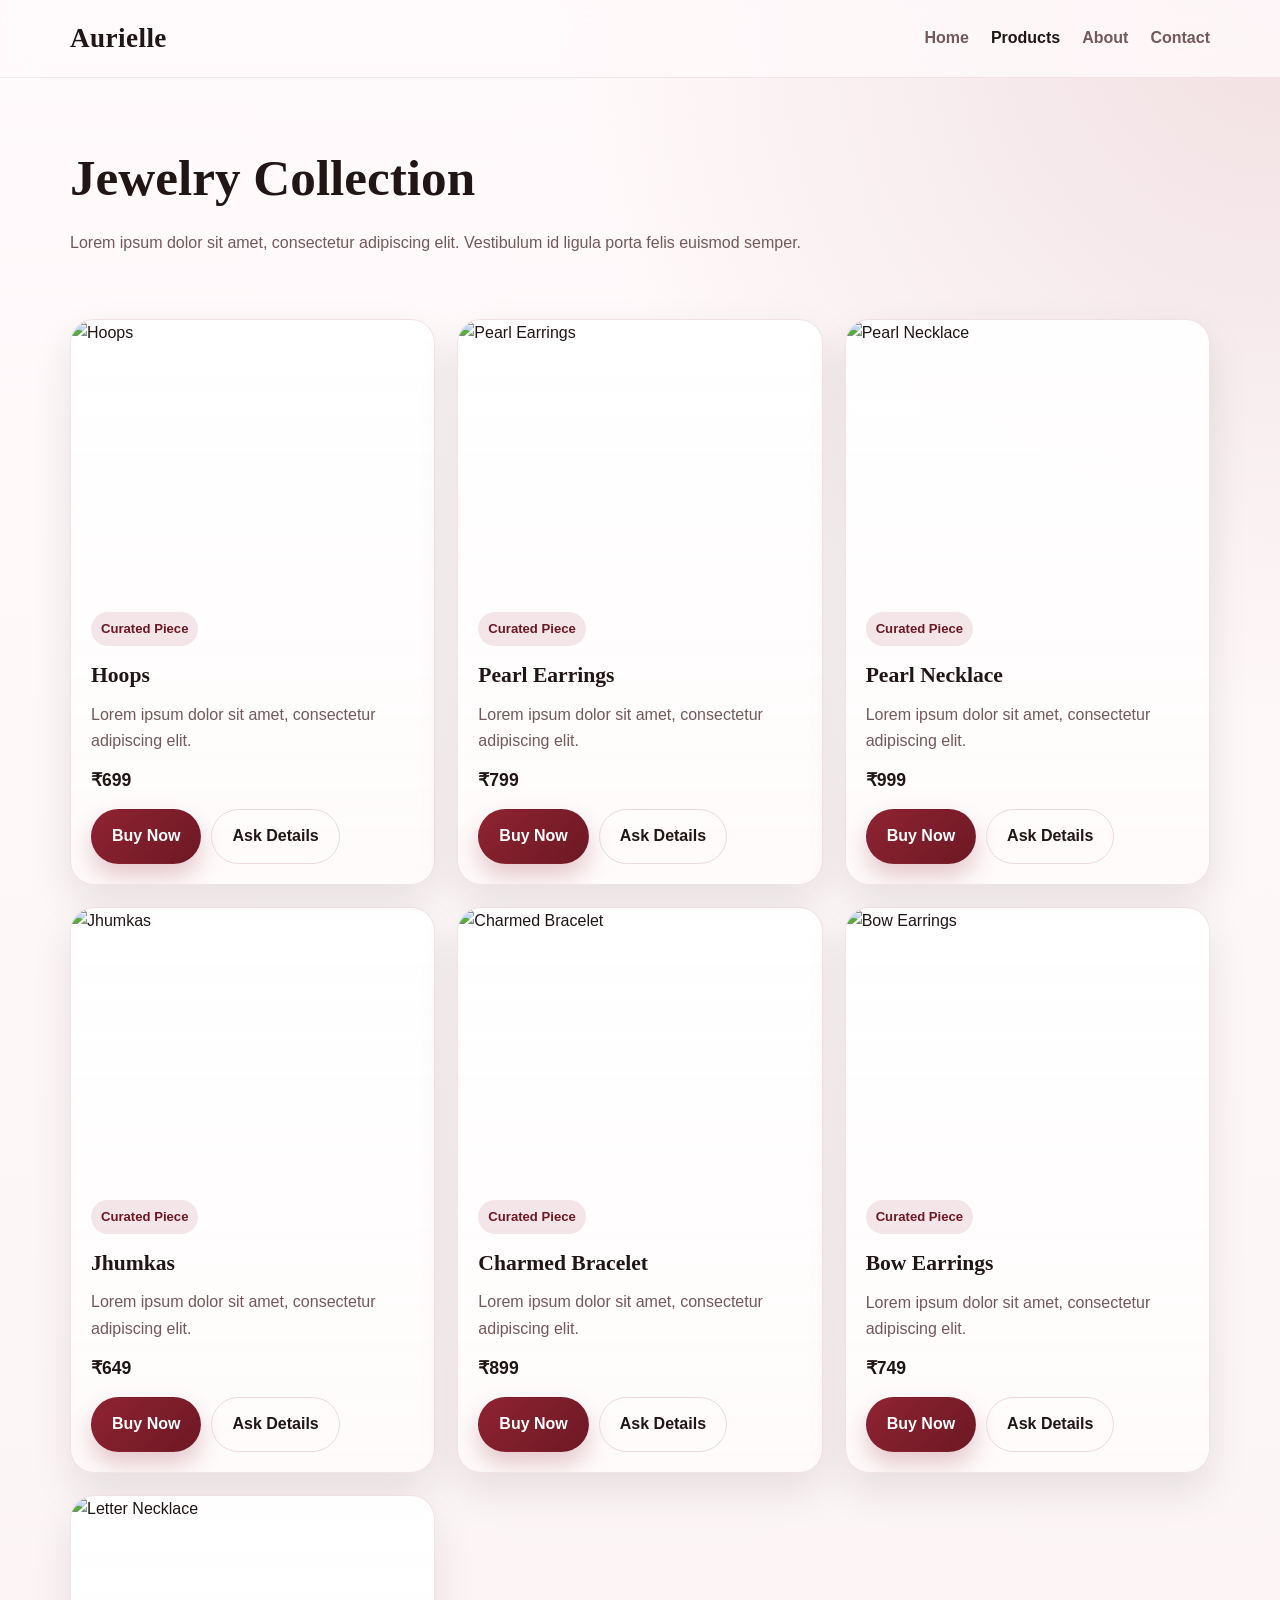
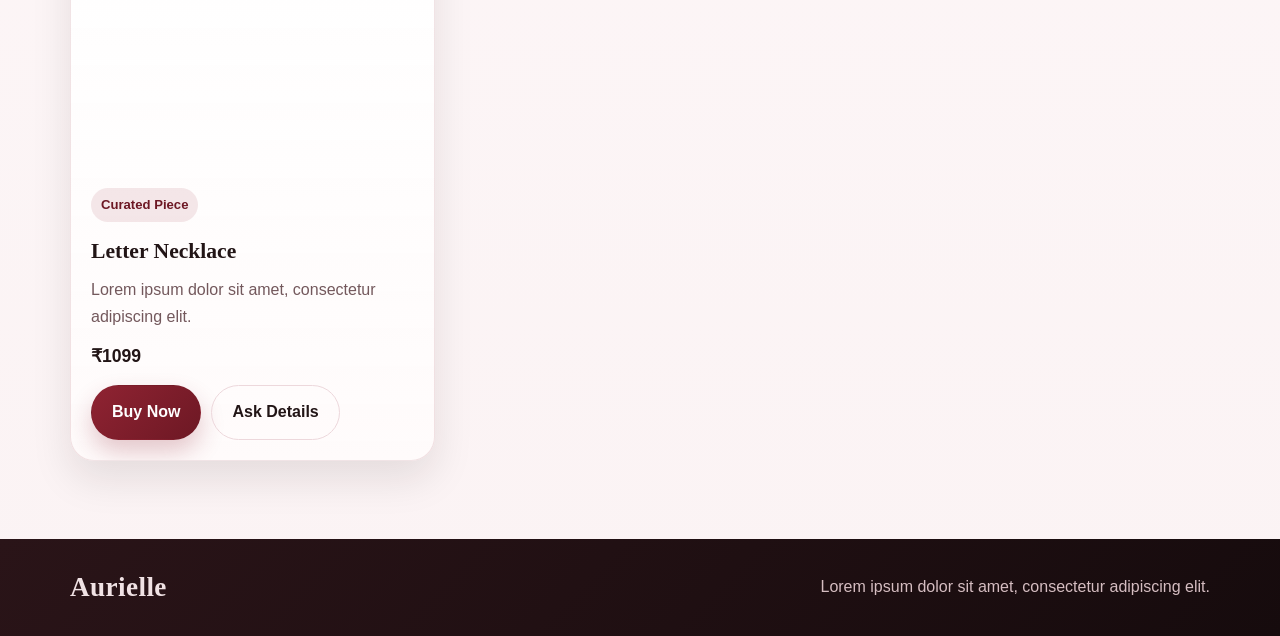
==== products.html @ a2dfa682 "Add files via upload" ====
<!DOCTYPE html>
<html lang="en">
<head>
  <meta charset="UTF-8">
  <meta name="viewport" content="width=device-width, initial-scale=1.0">
  <title>Aurielle | Jewelry Collection</title>
  <link rel="stylesheet" href="style.css">
</head>
<body>
  <header>
    <div class="container navbar">
      <a href="index.html" class="logo">Aurielle</a>
      <nav>
        <ul>
          <li><a href="index.html">Home</a></li>
          <li><a class="active" href="products.html">Products</a></li>
          <li><a href="about.html">About</a></li>
          <li><a href="contact.html">Contact</a></li>
        </ul>
      </nav>
    </div>
  </header>

  <section class="page-hero">
    <div class="container">
      <h1>Jewelry Collection</h1>
      <p>Lorem ipsum dolor sit amet, consectetur adipiscing elit. Vestibulum id ligula porta felis euismod semper.</p>
    </div>
  </section>

  <section class="section">
    <div class="container">
      <div class="grid-6">

    <article class="card">
      <img class="product-image" src="https://images.unsplash.com/photo-1611652022419-a9419f74343d?auto=format&fit=crop&w=900&q=80" alt="Hoops">
      <div class="card-body">
        <span class="chip">Curated Piece</span>
        <h3>Hoops</h3>
        <p>Lorem ipsum dolor sit amet, consectetur adipiscing elit.</p>
        <div class="price-row">
          <div class="price">₹699</div>
        </div>
        <div class="card-actions">
          <a class="btn btn-primary" href="https://wa.me/918563049049?text=Hi%2C%20I%20want%20to%20order%20Hoops%20for%20%E2%82%B9699.">Buy Now</a>
          <a class="btn btn-secondary" href="https://wa.me/918563049049?text=Hi%2C%20I%20want%20more%20details%20about%20Hoops.">Ask Details</a>
        </div>
      </div>
    </article>

    <article class="card">
      <img class="product-image" src="https://images.unsplash.com/photo-1635767798638-3e25273a8236?auto=format&fit=crop&w=900&q=80" alt="Pearl Earrings">
      <div class="card-body">
        <span class="chip">Curated Piece</span>
        <h3>Pearl Earrings</h3>
        <p>Lorem ipsum dolor sit amet, consectetur adipiscing elit.</p>
        <div class="price-row">
          <div class="price">₹799</div>
        </div>
        <div class="card-actions">
          <a class="btn btn-primary" href="https://wa.me/918563049049?text=Hi%2C%20I%20want%20to%20order%20Pearl%20Earrings%20for%20%E2%82%B9799.">Buy Now</a>
          <a class="btn btn-secondary" href="https://wa.me/918563049049?text=Hi%2C%20I%20want%20more%20details%20about%20Pearl%20Earrings.">Ask Details</a>
        </div>
      </div>
    </article>

    <article class="card">
      <img class="product-image" src="https://images.unsplash.com/photo-1617038220319-276d3cfab638?auto=format&fit=crop&w=900&q=80" alt="Pearl Necklace">
      <div class="card-body">
        <span class="chip">Curated Piece</span>
        <h3>Pearl Necklace</h3>
        <p>Lorem ipsum dolor sit amet, consectetur adipiscing elit.</p>
        <div class="price-row">
          <div class="price">₹999</div>
        </div>
        <div class="card-actions">
          <a class="btn btn-primary" href="https://wa.me/918563049049?text=Hi%2C%20I%20want%20to%20order%20Pearl%20Necklace%20for%20%E2%82%B9999.">Buy Now</a>
          <a class="btn btn-secondary" href="https://wa.me/918563049049?text=Hi%2C%20I%20want%20more%20details%20about%20Pearl%20Necklace.">Ask Details</a>
        </div>
      </div>
    </article>

    <article class="card">
      <img class="product-image" src="https://images.unsplash.com/photo-1626784215021-2e39ccf971cd?auto=format&fit=crop&w=900&q=80" alt="Jhumkas">
      <div class="card-body">
        <span class="chip">Curated Piece</span>
        <h3>Jhumkas</h3>
        <p>Lorem ipsum dolor sit amet, consectetur adipiscing elit.</p>
        <div class="price-row">
          <div class="price">₹649</div>
        </div>
        <div class="card-actions">
          <a class="btn btn-primary" href="https://wa.me/918563049049?text=Hi%2C%20I%20want%20to%20order%20Jhumkas%20for%20%E2%82%B9649.">Buy Now</a>
          <a class="btn btn-secondary" href="https://wa.me/918563049049?text=Hi%2C%20I%20want%20more%20details%20about%20Jhumkas.">Ask Details</a>
        </div>
      </div>
    </article>

    <article class="card">
      <img class="product-image" src="https://images.unsplash.com/photo-1617038220319-276d3cfab638?auto=format&fit=crop&w=900&q=80" alt="Charmed Bracelet">
      <div class="card-body">
        <span class="chip">Curated Piece</span>
        <h3>Charmed Bracelet</h3>
        <p>Lorem ipsum dolor sit amet, consectetur adipiscing elit.</p>
        <div class="price-row">
          <div class="price">₹899</div>
        </div>
        <div class="card-actions">
          <a class="btn btn-primary" href="https://wa.me/918563049049?text=Hi%2C%20I%20want%20to%20order%20Charmed%20Bracelet%20for%20%E2%82%B9899.">Buy Now</a>
          <a class="btn btn-secondary" href="https://wa.me/918563049049?text=Hi%2C%20I%20want%20more%20details%20about%20Charmed%20Bracelet.">Ask Details</a>
        </div>
      </div>
    </article>

    <article class="card">
      <img class="product-image" src="https://images.unsplash.com/photo-1535632066927-ab7c9ab60908?auto=format&fit=crop&w=900&q=80" alt="Bow Earrings">
      <div class="card-body">
        <span class="chip">Curated Piece</span>
        <h3>Bow Earrings</h3>
        <p>Lorem ipsum dolor sit amet, consectetur adipiscing elit.</p>
        <div class="price-row">
          <div class="price">₹749</div>
        </div>
        <div class="card-actions">
          <a class="btn btn-primary" href="https://wa.me/918563049049?text=Hi%2C%20I%20want%20to%20order%20Bow%20Earrings%20for%20%E2%82%B9749.">Buy Now</a>
          <a class="btn btn-secondary" href="https://wa.me/918563049049?text=Hi%2C%20I%20want%20more%20details%20about%20Bow%20Earrings.">Ask Details</a>
        </div>
      </div>
    </article>

    <article class="card">
      <img class="product-image" src="https://images.unsplash.com/photo-1599643478518-a784e5dc4c8f?auto=format&fit=crop&w=900&q=80" alt="Letter Necklace">
      <div class="card-body">
        <span class="chip">Curated Piece</span>
        <h3>Letter Necklace</h3>
        <p>Lorem ipsum dolor sit amet, consectetur adipiscing elit.</p>
        <div class="price-row">
          <div class="price">₹1099</div>
        </div>
        <div class="card-actions">
          <a class="btn btn-primary" href="https://wa.me/918563049049?text=Hi%2C%20I%20want%20to%20order%20Letter%20Necklace%20for%20%E2%82%B91099.">Buy Now</a>
          <a class="btn btn-secondary" href="https://wa.me/918563049049?text=Hi%2C%20I%20want%20more%20details%20about%20Letter%20Necklace.">Ask Details</a>
        </div>
      </div>
    </article>

      </div>
    </div>
  </section>

  <footer>
    <div class="container footer-wrap">
      <strong class="logo">Aurielle</strong>
      <p>Lorem ipsum dolor sit amet, consectetur adipiscing elit.</p>
    </div>
  </footer>
</body>
</html>
---- style.css ----
:root{
  --bg:#fbf3f4;
  --surface:#fff8f8;
  --card:#fffdfd;
  --text:#221516;
  --muted:#73585c;
  --accent:#8f2332;
  --accent-dark:#6d1824;
  --accent-soft:#c77482;
  --rose:#f0d7db;
  --line:#edd8dc;
  --footer:#2a1418;
  --success:#25D366;
  --radius:24px;
  --shadow:0 18px 40px rgba(34,21,22,.10);
}
*{margin:0;padding:0;box-sizing:border-box}
html{scroll-behavior:smooth}
body{
  font-family: Inter, Arial, sans-serif;
  color:var(--text);
  background:
    radial-gradient(circle at top right, rgba(143,35,50,.12), transparent 28%),
    linear-gradient(180deg, #fffafb 0%, var(--bg) 100%);
  line-height:1.65;
}
img{display:block;max-width:100%}
a{text-decoration:none;color:inherit}
.container{width:min(1140px,92%);margin:auto}

header{
  position:sticky;top:0;z-index:50;
  backdrop-filter:blur(16px);
  background:rgba(255,250,251,.84);
  border-bottom:1px solid rgba(143,35,50,.10);
}
.navbar{
  display:flex;justify-content:space-between;align-items:center;
  gap:20px;padding:16px 0;
}
.logo{
  font-family:Georgia, serif;
  font-size:1.7rem;font-weight:700;letter-spacing:.4px;
}
nav ul{list-style:none;display:flex;gap:22px;align-items:center}
nav a{color:var(--muted);font-weight:600;transition:.25s ease}
nav a:hover, nav a.active{color:var(--text)}

.btn{
  display:inline-flex;align-items:center;justify-content:center;
  padding:13px 20px;border-radius:999px;font-weight:700;
  transition:.28s ease;border:1px solid transparent;
}
.btn-primary{
  color:#fff;
  background:linear-gradient(135deg,var(--accent) 0%, var(--accent-dark) 100%);
  box-shadow:0 12px 24px rgba(143,35,50,.24);
}
.btn-primary:hover,.btn-whatsapp:hover{transform:translateY(-2px)}
.btn-secondary{
  background:transparent;border-color:var(--line);color:var(--text)
}
.btn-secondary:hover{background:#fff}
.btn-whatsapp{background:var(--success);color:#fff}

.hero{padding:76px 0 44px}
.hero-wrap{
  display:grid;grid-template-columns:1.08fr .92fr;
  gap:34px;align-items:center;
}
.eyebrow{
  display:inline-block;margin-bottom:14px;
  padding:8px 12px;border-radius:999px;
  background:rgba(143,35,50,.10);color:var(--accent-dark);
  font-size:.9rem;font-weight:700;
}
.hero h1{
  font-family:Georgia, serif;
  font-size:clamp(2.5rem,5vw,4.7rem);
  line-height:1.05;margin-bottom:18px;
}
.hero p{max-width:640px;color:var(--muted);font-size:1.05rem;margin-bottom:24px}
.hero-actions{display:flex;flex-wrap:wrap;gap:12px}
.hero-card{
  padding:14px;border-radius:34px;
  background:linear-gradient(180deg, rgba(255,255,255,.72), rgba(255,248,248,.95));
  border:1px solid rgba(143,35,50,.12);
  box-shadow:var(--shadow)
}
.hero-card img{border-radius:26px;aspect-ratio:4/3;object-fit:cover}

.section{padding:42px 0 78px}
.section-header{
  display:flex;justify-content:space-between;align-items:end;gap:18px;
  margin-bottom:24px
}
.section-header h2{
  font-family:Georgia, serif;
  font-size:clamp(1.8rem,3vw,2.8rem);
  line-height:1.1
}
.section-header p{color:var(--muted);max-width:650px}

.grid-3,.grid-6,.reviews,.info-grid,.contact-grid,.feature-band{
  display:grid;gap:22px
}
.grid-3{grid-template-columns:repeat(3,1fr)}
.grid-6{grid-template-columns:repeat(3,1fr)}
.reviews{grid-template-columns:repeat(3,1fr)}
.info-grid,.contact-grid{grid-template-columns:1fr 1fr}
.feature-band{grid-template-columns:repeat(3,1fr)}

.card,.panel,.review{
  background:linear-gradient(180deg, rgba(255,255,255,.92), rgba(255,251,251,.98));
  border:1px solid rgba(143,35,50,.12);
  border-radius:24px;
  box-shadow:var(--shadow);
  overflow:hidden;
}
.product-image{width:100%;aspect-ratio:4/3;object-fit:cover}
.card-body{padding:20px}
.card-body h3{
  font-family:Georgia, serif;
  font-size:1.35rem;margin-bottom:8px
}
.card-body p,.panel p,.panel li,.review p{color:var(--muted)}
.card-body p{margin-bottom:12px}
.chip{
  display:inline-block;margin-bottom:12px;
  padding:6px 10px;border-radius:999px;
  background:rgba(143,35,50,.10);color:var(--accent-dark);
  font-size:.82rem;font-weight:700
}
.price-row{
  display:flex;justify-content:space-between;align-items:center;
  gap:12px;margin-bottom:14px
}
.price{font-size:1.1rem;font-weight:800}
.card-actions{display:flex;gap:10px;flex-wrap:wrap}

.top-pick{
  transition:transform .28s ease, box-shadow .28s ease, border-color .28s ease;
}
.top-pick:hover{
  transform:translateY(-8px);
  box-shadow:0 22px 50px rgba(34,21,22,.15);
  border-color:rgba(143,35,50,.25)
}

.feature-band{
  padding:28px;border-radius:30px;
  background:linear-gradient(135deg,#551923 0%, #2d1116 100%);
  color:#f7e9eb;box-shadow:var(--shadow)
}
.feature-band h3{
  font-family:Georgia, serif;margin-bottom:8px
}
.feature-band p{color:#e2c8cc}

.review{padding:24px}
.stars{letter-spacing:2px;margin-bottom:10px}
.review p{margin-bottom:14px}
.review strong{display:block}
.review span{color:var(--muted);font-size:.95rem}

.page-hero{padding:58px 0 20px}
.page-hero h1{
  font-family:Georgia, serif;
  font-size:clamp(2.2rem,4vw,3.9rem);
  margin-bottom:10px
}
.page-hero p{color:var(--muted);max-width:760px}
.panel{padding:28px}
.panel h2,.panel h3{
  font-family:Georgia, serif;margin-bottom:12px
}
.panel ul{padding-left:18px}

.contact-list{display:grid;gap:12px;margin-top:10px}
.contact-item{
  display:flex;align-items:center;justify-content:space-between;
  gap:12px;padding:14px 16px;border-radius:16px;
  background:rgba(143,35,50,.07);
  border:1px solid rgba(143,35,50,.10)
}
.contact-item:hover{background:rgba(143,35,50,.11)}
.muted{color:var(--muted)}

footer{
  background:linear-gradient(135deg, var(--footer) 0%, #160b0d 100%);
  color:#f0e2e4;padding:26px 0
}
.footer-wrap{
  display:flex;justify-content:space-between;gap:18px;align-items:center;flex-wrap:wrap
}
.footer-wrap p{color:#d5bdc1}

@media (max-width:960px){
  .hero-wrap,.grid-3,.grid-6,.reviews,.info-grid,.contact-grid,.feature-band{
    grid-template-columns:1fr 1fr;
  }
}
@media (max-width:720px){
  .navbar{flex-direction:column;align-items:flex-start}
  nav ul{flex-wrap:wrap;gap:14px}
  .hero{padding:50px 0 24px}
  .hero-wrap,.grid-3,.grid-6,.reviews,.info-grid,.contact-grid,.feature-band{
    grid-template-columns:1fr;
  }
  .hero-card{order:-1}
  .section{padding:28px 0 56px}
  .section-header{flex-direction:column;align-items:flex-start}
}
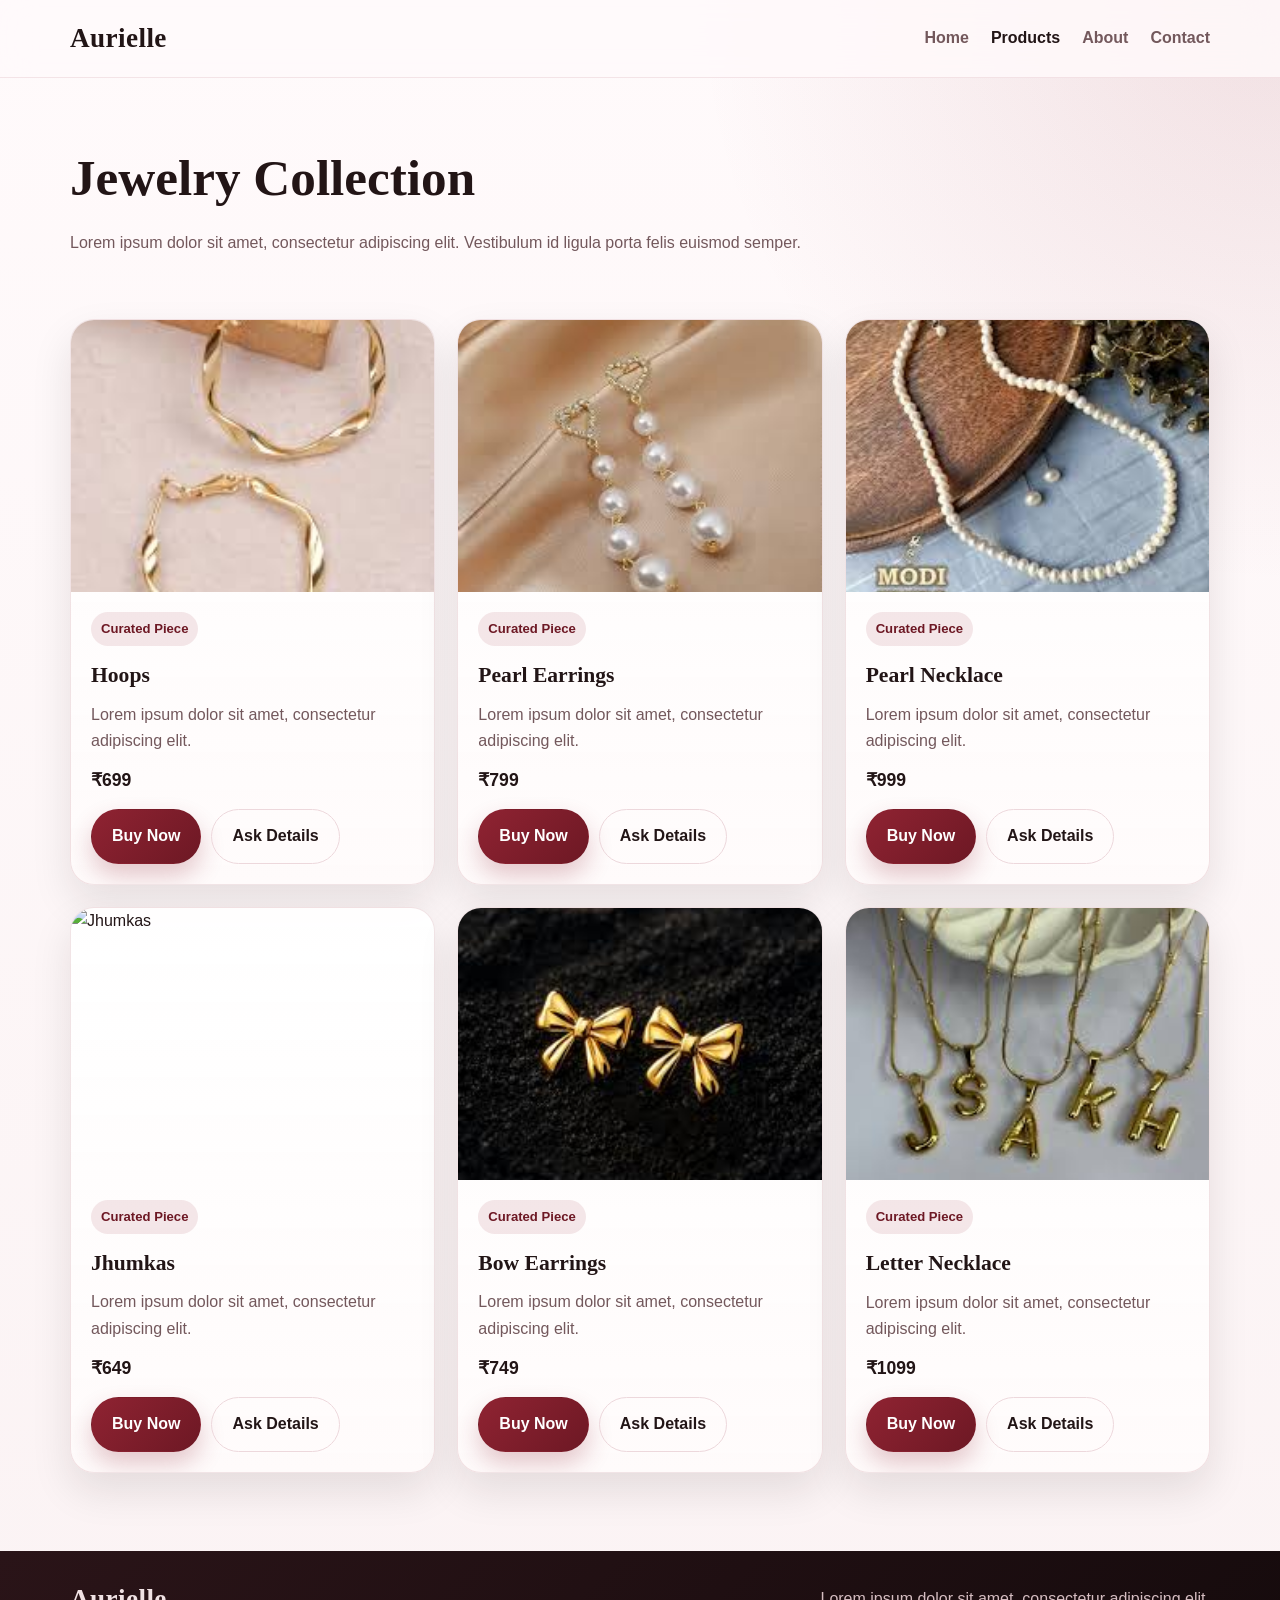
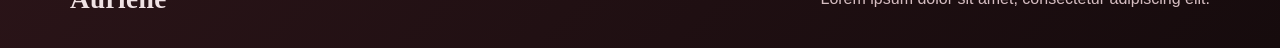
==== commit 2184638c: "Update product images to local files Replaced product images with local files for better performance" ====
--- a/products.html
+++ b/products.html
@@ -33,7 +33,7 @@
       <div class="grid-6">
 
     <article class="card">
-      <img class="product-image" src="https://images.unsplash.com/photo-1611652022419-a9419f74343d?auto=format&fit=crop&w=900&q=80" alt="Hoops">
+      <img class="product-image" src="hoop.jpeg" alt="Hoops">
       <div class="card-body">
         <span class="chip">Curated Piece</span>
         <h3>Hoops</h3>
@@ -49,7 +49,7 @@
     </article>
 
     <article class="card">
-      <img class="product-image" src="https://images.unsplash.com/photo-1635767798638-3e25273a8236?auto=format&fit=crop&w=900&q=80" alt="Pearl Earrings">
+      <img class="product-image" src="pearlear.jpeg" alt="Pearl Earrings">
       <div class="card-body">
         <span class="chip">Curated Piece</span>
         <h3>Pearl Earrings</h3>
@@ -65,7 +65,7 @@
     </article>
 
     <article class="card">
-      <img class="product-image" src="https://images.unsplash.com/photo-1617038220319-276d3cfab638?auto=format&fit=crop&w=900&q=80" alt="Pearl Necklace">
+      <img class="product-image" src="pearlneck.jpeg" alt="Pearl Necklace">
       <div class="card-body">
         <span class="chip">Curated Piece</span>
         <h3>Pearl Necklace</h3>
@@ -81,7 +81,7 @@
     </article>
 
     <article class="card">
-      <img class="product-image" src="https://images.unsplash.com/photo-1626784215021-2e39ccf971cd?auto=format&fit=crop&w=900&q=80" alt="Jhumkas">
+      <img class="product-image" src="jhumka.jpeg" alt="Jhumkas">
       <div class="card-body">
         <span class="chip">Curated Piece</span>
         <h3>Jhumkas</h3>
@@ -96,24 +96,9 @@
       </div>
     </article>
 
+        
     <article class="card">
-      <img class="product-image" src="https://images.unsplash.com/photo-1617038220319-276d3cfab638?auto=format&fit=crop&w=900&q=80" alt="Charmed Bracelet">
-      <div class="card-body">
-        <span class="chip">Curated Piece</span>
-        <h3>Charmed Bracelet</h3>
-        <p>Lorem ipsum dolor sit amet, consectetur adipiscing elit.</p>
-        <div class="price-row">
-          <div class="price">₹899</div>
-        </div>
-        <div class="card-actions">
-          <a class="btn btn-primary" href="https://wa.me/918563049049?text=Hi%2C%20I%20want%20to%20order%20Charmed%20Bracelet%20for%20%E2%82%B9899.">Buy Now</a>
-          <a class="btn btn-secondary" href="https://wa.me/918563049049?text=Hi%2C%20I%20want%20more%20details%20about%20Charmed%20Bracelet.">Ask Details</a>
-        </div>
-      </div>
-    </article>
-
-    <article class="card">
-      <img class="product-image" src="https://images.unsplash.com/photo-1535632066927-ab7c9ab60908?auto=format&fit=crop&w=900&q=80" alt="Bow Earrings">
+      <img class="product-image" src="bow.jpeg" alt="Bow Earrings">
       <div class="card-body">
         <span class="chip">Curated Piece</span>
         <h3>Bow Earrings</h3>
@@ -129,7 +114,7 @@
     </article>
 
     <article class="card">
-      <img class="product-image" src="https://images.unsplash.com/photo-1599643478518-a784e5dc4c8f?auto=format&fit=crop&w=900&q=80" alt="Letter Necklace">
+      <img class="product-image" src="letter.jpeg" alt="Letter Necklace">
       <div class="card-body">
         <span class="chip">Curated Piece</span>
         <h3>Letter Necklace</h3>
@@ -155,4 +140,4 @@
     </div>
   </footer>
 </body>
-</html>+</html>
